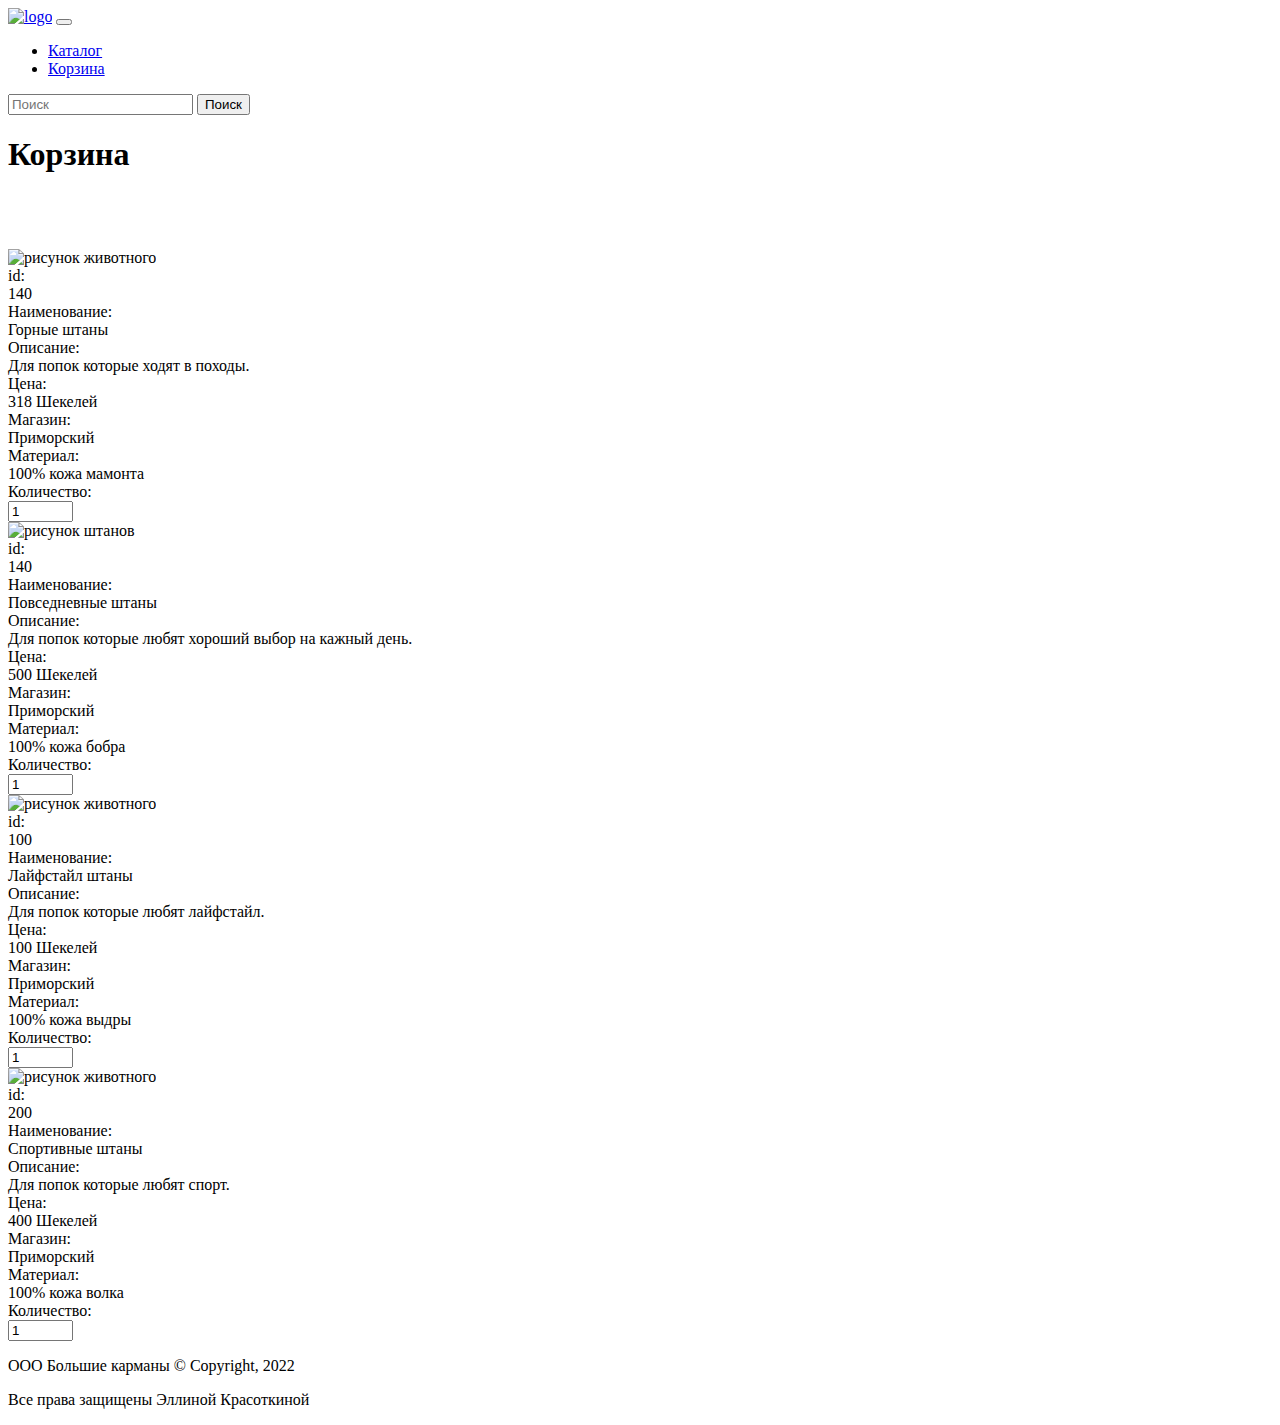
==== html/basket.html @ 7a2aaab0 "Add files via upload" ====
<!doctype html>
<html lang="ru">
<head>
  <!-- Обязательные метатеги -->
  <meta charset="utf-8">
  <meta name="viewport" content="width=device-width, initial-scale=1">

  <!-- Bootstrap CSS -->
  <!--<link href="https://cdn.jsdelivr.net/npm/bootstrap@5.1.3/dist/css/bootstrap.min.css" rel="stylesheet" integrity="sha384-1BmE4kWBq78iYhFldvKuhfTAU6auU8tT94WrHftjDbrCEXSU1oBoqyl2QvZ6jIW3" crossorigin="anonymous">-->
  <link href="C:\Users\Егор Королев\OneDrive\Рабочий стол\Учебная практика 3 курс\Sait_Upcretee-master\css/bootstrap.min.css" rel="stylesheet">
  <link href="C:\Users\Егор Королев\OneDrive\Рабочий стол\Учебная практика 3 курс\Sait_Upcretee-master\index.css" rel="stylesheet">
  


  <title>Большие карманы</title>
</head>
<body>
<header>
    <nav class="navbar navbar-expand-lg navbar-light bg-">
      <div class="container-fluid">
        <a class="navbar-brand" href="C:\Users\Егор Королев\OneDrive\Рабочий стол\Учебная практика 3 курс\Sait_Upcretee-master\index.html"><img src="C:\Users\Егор Королев\OneDrive\Рабочий стол\Учебная практика 3 курс\Sait_Upcretee-master\image\logo.png" class="w-25 rounded-3" alt="logo"></a>
        <button class="navbar-toggler" type="button" data-bs-toggle="collapse" data-bs-target="#navbarSupportedContent" aria-controls="navbarSupportedContent" aria-expanded="false" aria-label="Toggle navigation">
          <span class="navbar-toggler-icon"></span>
        </button>
        <div class="collapse navbar-collapse" id="navbarSupportedContent">
            <ul class="navbar-nav me-auto mb-2 mb-lg-0">
              <li class="nav-item">
                <a class="nav-link" aria-current="page" href="C:\Users\Егор Королев\OneDrive\Рабочий стол\Учебная практика 3 курс\Sait_Upcretee-master\index.html">Каталог</a>
            </li>
            <li class="nav-item">
                <a class="nav-link" href="C:\Users\Егор Королев\OneDrive\Рабочий стол\Учебная практика 3 курс\Sait_Upcretee-master\html/basket.html">Корзина</a>
            </li>
            </ul>
          <form class="d-flex">
            <input class="form-control me-2" type="search" placeholder="Поиск" aria-label="Search">
              <button class="btn btn-primary" onclick="">Поиск</button>

          </form>
        </div>
      </div>
    </nav>
</header>

<main style="min-height: 70vh;">

  <div  class = "chast_1">
    <div class="tablica1">
        <div class="Nazva_razdel text_color"><a><h1>Корзина</h1></a></div>
    </div>

</div>
</br>
</br>
</br>
  <form>
  
    <div class="tabb1_individ">  
    <div class="tabb22">
      <div class="tablica_individ_5 rodutel_dla_knopku">
      <div class="d-flex flex-row flex-wrap justify-content-around">
          <img src="C:\Users\Егор Королев\OneDrive\Рабочий стол\Учебная практика 3 курс\Sait_Upcretee-master\image/karman/карман_1.png" class="w-75 border" alt="рисунок животного">
      </div>
   
          <div class="Soderj_yheicu rodutel_dla_knopku">
        
          <div class="Stroka_s_razdel_50"><div class="gh11"> <a>id:</a> </div><div class="gh22"> <a>140</a> </div></div>
        
          <div class="Stroka_s_razdel_50"><div class="gh11"><a>Наименование:</a></div> <div class="gh22"><a > Горные штаны </a></div></div>
        
          <div class="Stroka_s_razdel_50"><div class="gh11"><a>Описание:</a></div>  <div class="gh22"><a >Для попок которые ходят в походы.</a></div></div>
         
          <div class="Stroka_s_razdel_50"><div class="gh11"><a>Цена:</a></div> <div class="gh22"><a >318 Шекелей</a></div></div>
        
          <div class="Stroka_s_razdel_50"><div class="gh11"><a>Магазин:</a></div> <div class="gh22"><a>Приморский</a></div></div>
        
          <div class="Stroka_s_razdel_50"><div class="gh11"><a>Материал:</a></div> <div class="gh22"><a>100% кожа мамонта</a></div></div>
          
          <div class="Stroka_s_razdel_50"><div class="gh11"><a>Количество:</a></div> <div class="gh22"><input type="text" value="1" size="5"/></div></div>
          
      </div>
  </div>
  </div>

  <div class="tabb22">
    <div class="tablica_individ_5 rodutel_dla_knopku">
    <div class="d-flex flex-row flex-wrap justify-content-around ">
        <img src="C:\Users\Егор Королев\OneDrive\Рабочий стол\Учебная практика 3 курс\Sait_Upcretee-master\image/karman/карман_2.png" class="w-75 border" alt="рисунок штанов">
    </div>
 
    <div class="Soderj_yheicu rodutel_dla_knopku">
      
      <div class="Stroka_s_razdel_50"><div class="gh11"> <a>id:</a> </div><div class="gh22"> <a>140</a> </div></div>
    
      <div class="Stroka_s_razdel_50"><div class="gh11"><a>Наименование:</a></div> <div class="gh22"><a > Повседневные штаны </a></div></div>
    
      <div class="Stroka_s_razdel_50"><div class="gh11"><a>Описание:</a></div>  <div class="gh22"><a >Для попок которые любят хороший выбор на кажный день.</a></div></div>
     
      <div class="Stroka_s_razdel_50"><div class="gh11"><a>Цена:</a></div> <div class="gh22"><a >500 Шекелей</a></div></div>
    
      <div class="Stroka_s_razdel_50"><div class="gh11"><a>Магазин:</a></div> <div class="gh22"><a>Приморский</a></div></div>
    
      <div class="Stroka_s_razdel_50"><div class="gh11"><a>Материал:</a></div> <div class="gh22"><a>100% кожа бобра</a></div></div>
            
      <div class="Stroka_s_razdel_50"><div class="gh11"><a>Количество:</a></div> <div class="gh22"><input type="text" value="1" size="5"/></div></div>

  </div>
</div>
</div>
      
          <div class="tabb22">
              <div class="tablica_individ_5 rodutel_dla_knopku">
              <div class="d-flex flex-row flex-wrap justify-content-around">
                  <img src="C:\Users\Егор Королев\OneDrive\Рабочий стол\Учебная практика 3 курс\Sait_Upcretee-master\image/karman/карман_3.png" class="w-75 border" alt="рисунок животного">
              </div>
           
              <div class="Soderj_yheicu rodutel_dla_knopku">
      
                <div class="Stroka_s_razdel_50"><div class="gh11"> <a>id:</a> </div><div class="gh22"> <a>100</a> </div></div>
              
                <div class="Stroka_s_razdel_50"><div class="gh11"><a>Наименование:</a></div> <div class="gh22"><a > Лайфстайл штаны </a></div></div>
              
                <div class="Stroka_s_razdel_50"><div class="gh11"><a>Описание:</a></div>  <div class="gh22"><a >Для попок которые любят лайфстайл.</a></div></div>
               
                <div class="Stroka_s_razdel_50"><div class="gh11"><a>Цена:</a></div> <div class="gh22"><a >100 Шекелей</a></div></div>
              
                <div class="Stroka_s_razdel_50"><div class="gh11"><a>Магазин:</a></div> <div class="gh22"><a>Приморский</a></div></div>
              
                <div class="Stroka_s_razdel_50"><div class="gh11"><a>Материал:</a></div> <div class="gh22"><a>100% кожа выдры</a></div></div>
                      
                <div class="Stroka_s_razdel_50"><div class="gh11"><a>Количество:</a></div> <div class="gh22"><input type="text" value="1" size="5"/></div></div>

            </div>
          </div>
          </div>
        
          <div class="tabb22">
              <div class="tablica_individ_5 rodutel_dla_knopku">
              <div class="d-flex flex-row flex-wrap justify-content-around ">
                  <img src="C:\Users\Егор Королев\OneDrive\Рабочий стол\Учебная практика 3 курс\Sait_Upcretee-master\image/karman/карман_4.png" class="w-75 border" alt="рисунок животного">
              </div>
           
              <div class="Soderj_yheicu rodutel_dla_knopku">
      
                <div class="Stroka_s_razdel_50"><div class="gh11"> <a>id:</a> </div><div class="gh22"> <a>200</a> </div></div>
              
                <div class="Stroka_s_razdel_50"><div class="gh11"><a>Наименование:</a></div> <div class="gh22"><a > Спортивные штаны </a></div></div>
              
                <div class="Stroka_s_razdel_50"><div class="gh11"><a>Описание:</a></div>  <div class="gh22"><a >Для попок которые любят спорт.</a></div></div>
               
                <div class="Stroka_s_razdel_50"><div class="gh11"><a>Цена:</a></div> <div class="gh22"><a >400 Шекелей</a></div></div>
              
                <div class="Stroka_s_razdel_50"><div class="gh11"><a>Магазин:</a></div> <div class="gh22"><a>Приморский</a></div></div>
              
                <div class="Stroka_s_razdel_50"><div class="gh11"><a>Материал:</a></div> <div class="gh22"><a>100% кожа волка</a></div></div>

                <div class="Stroka_s_razdel_50"><div class="gh11"><a>Количество:</a></div> <div class="gh22"><input type="text" value="1" size="5"/></div></div>
                      
            </div>
          </div>
          </div>

          </div>
          </div>
      </form>

</main>

<footer>
<div class = "futer_polojen">
  <div class = "footer">
    <div class="futer_section">
      <p class="text-white p-3">ООО Большие карманы © Copyright, 2022</p>
    </div>  
      <div class="futer_section">
      <p class="text-white p-3">Все права защищены Эллиной Красоткиной</p>
      </div>  
     </div>
     </div>
</footer>

<script src="../js/bootstrap.bundle.min.js"></script>
</body>
</html>
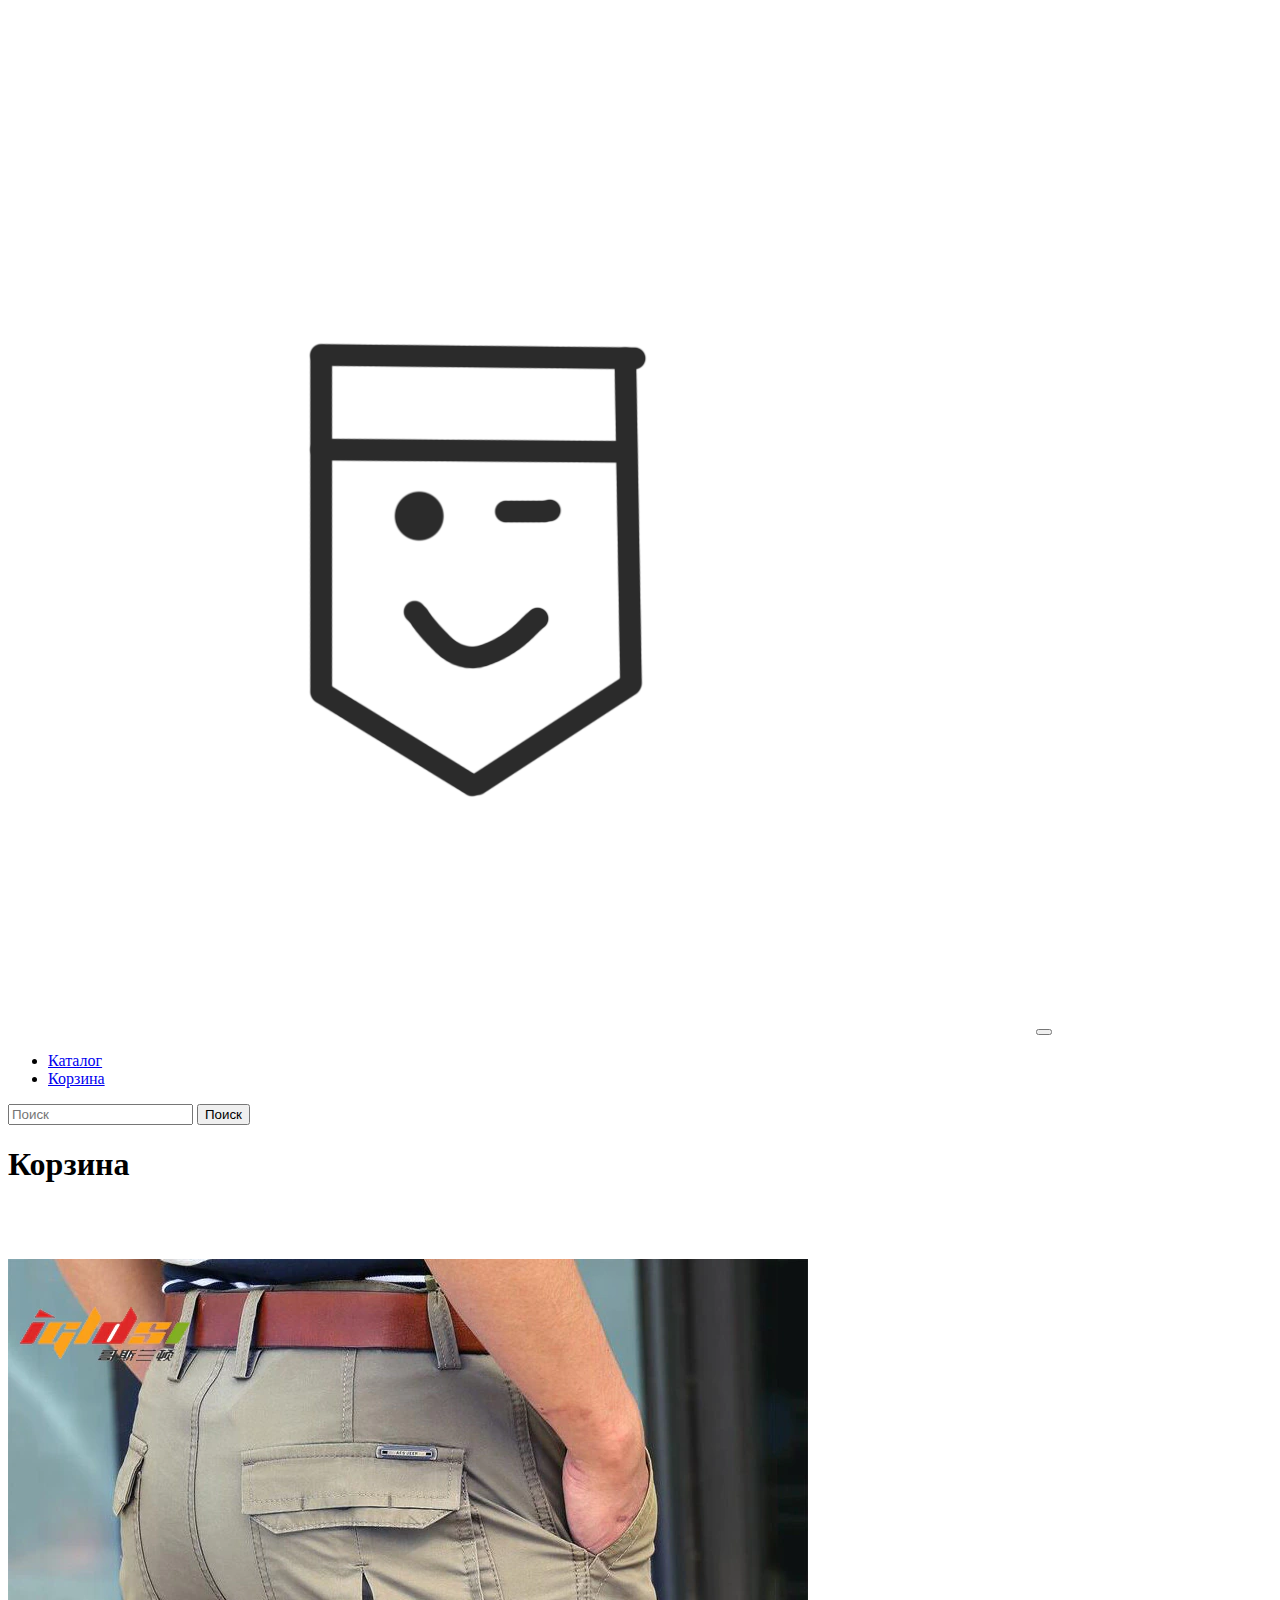
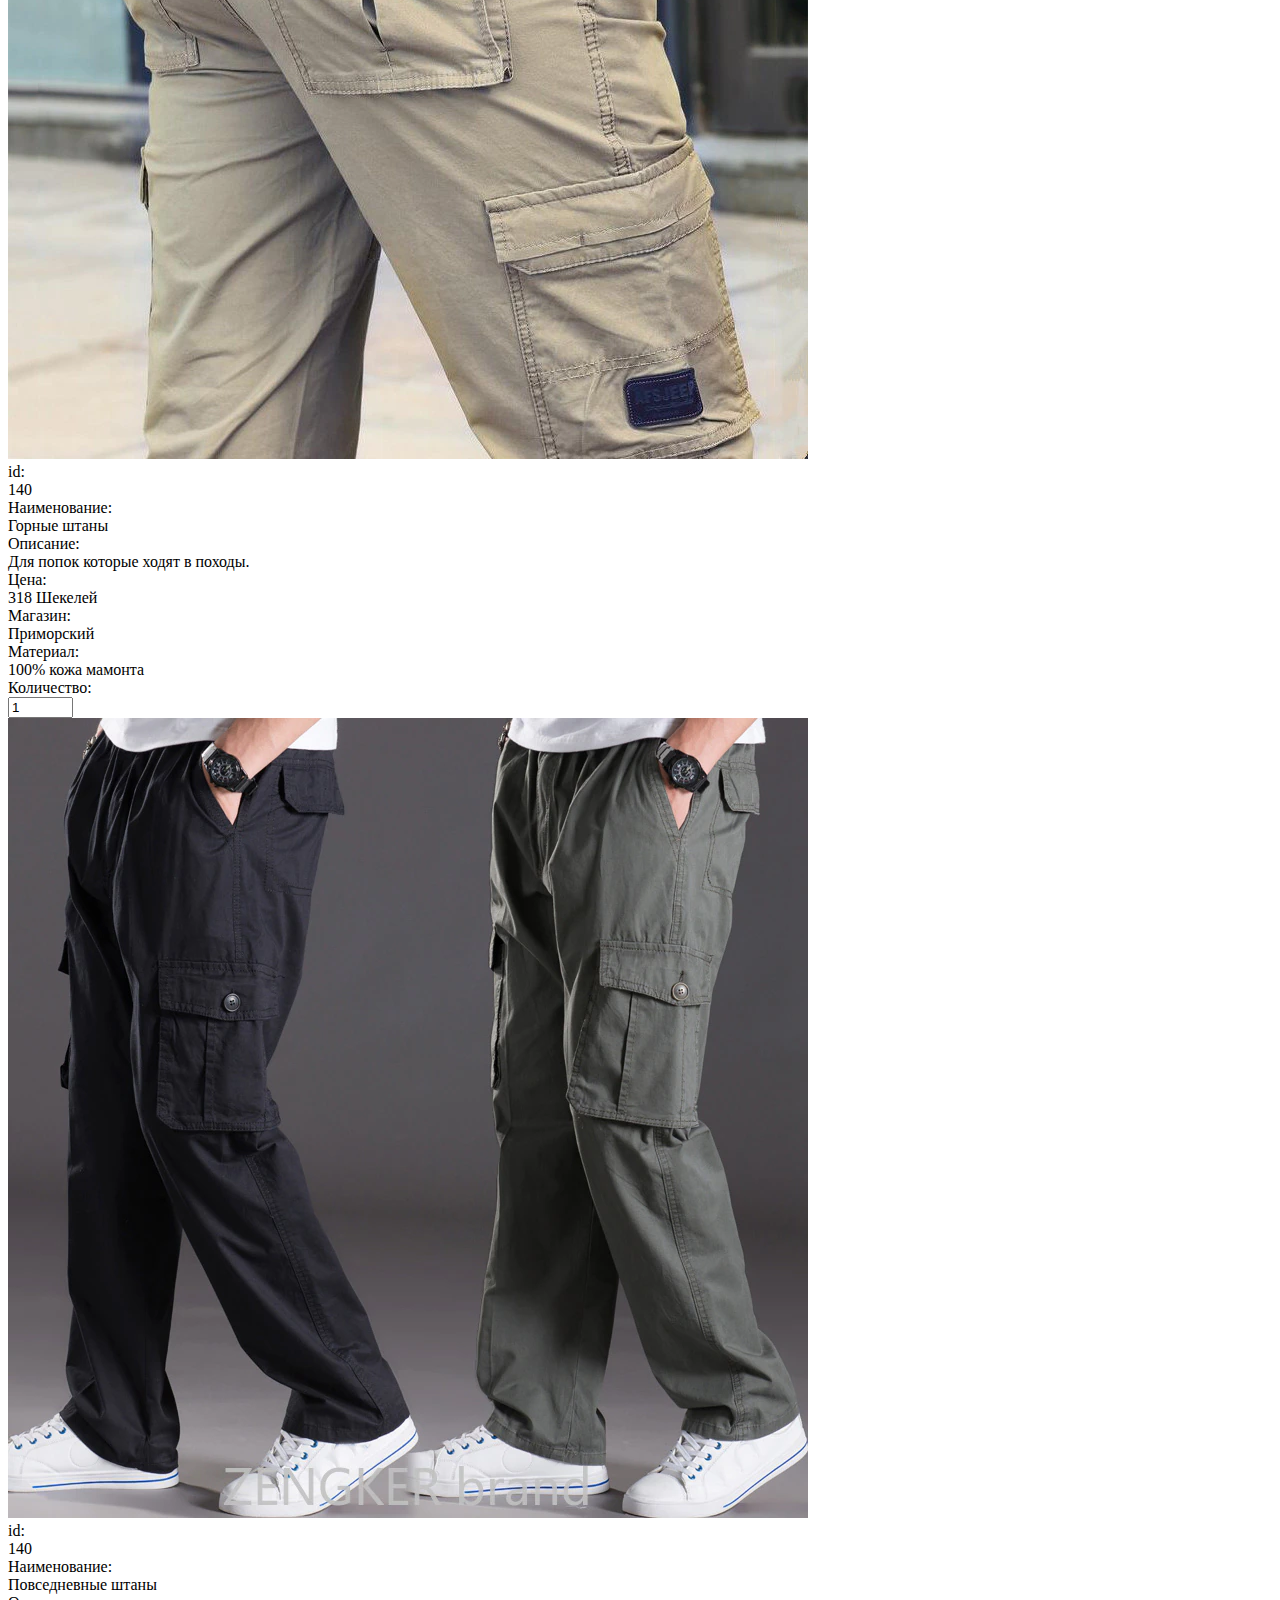
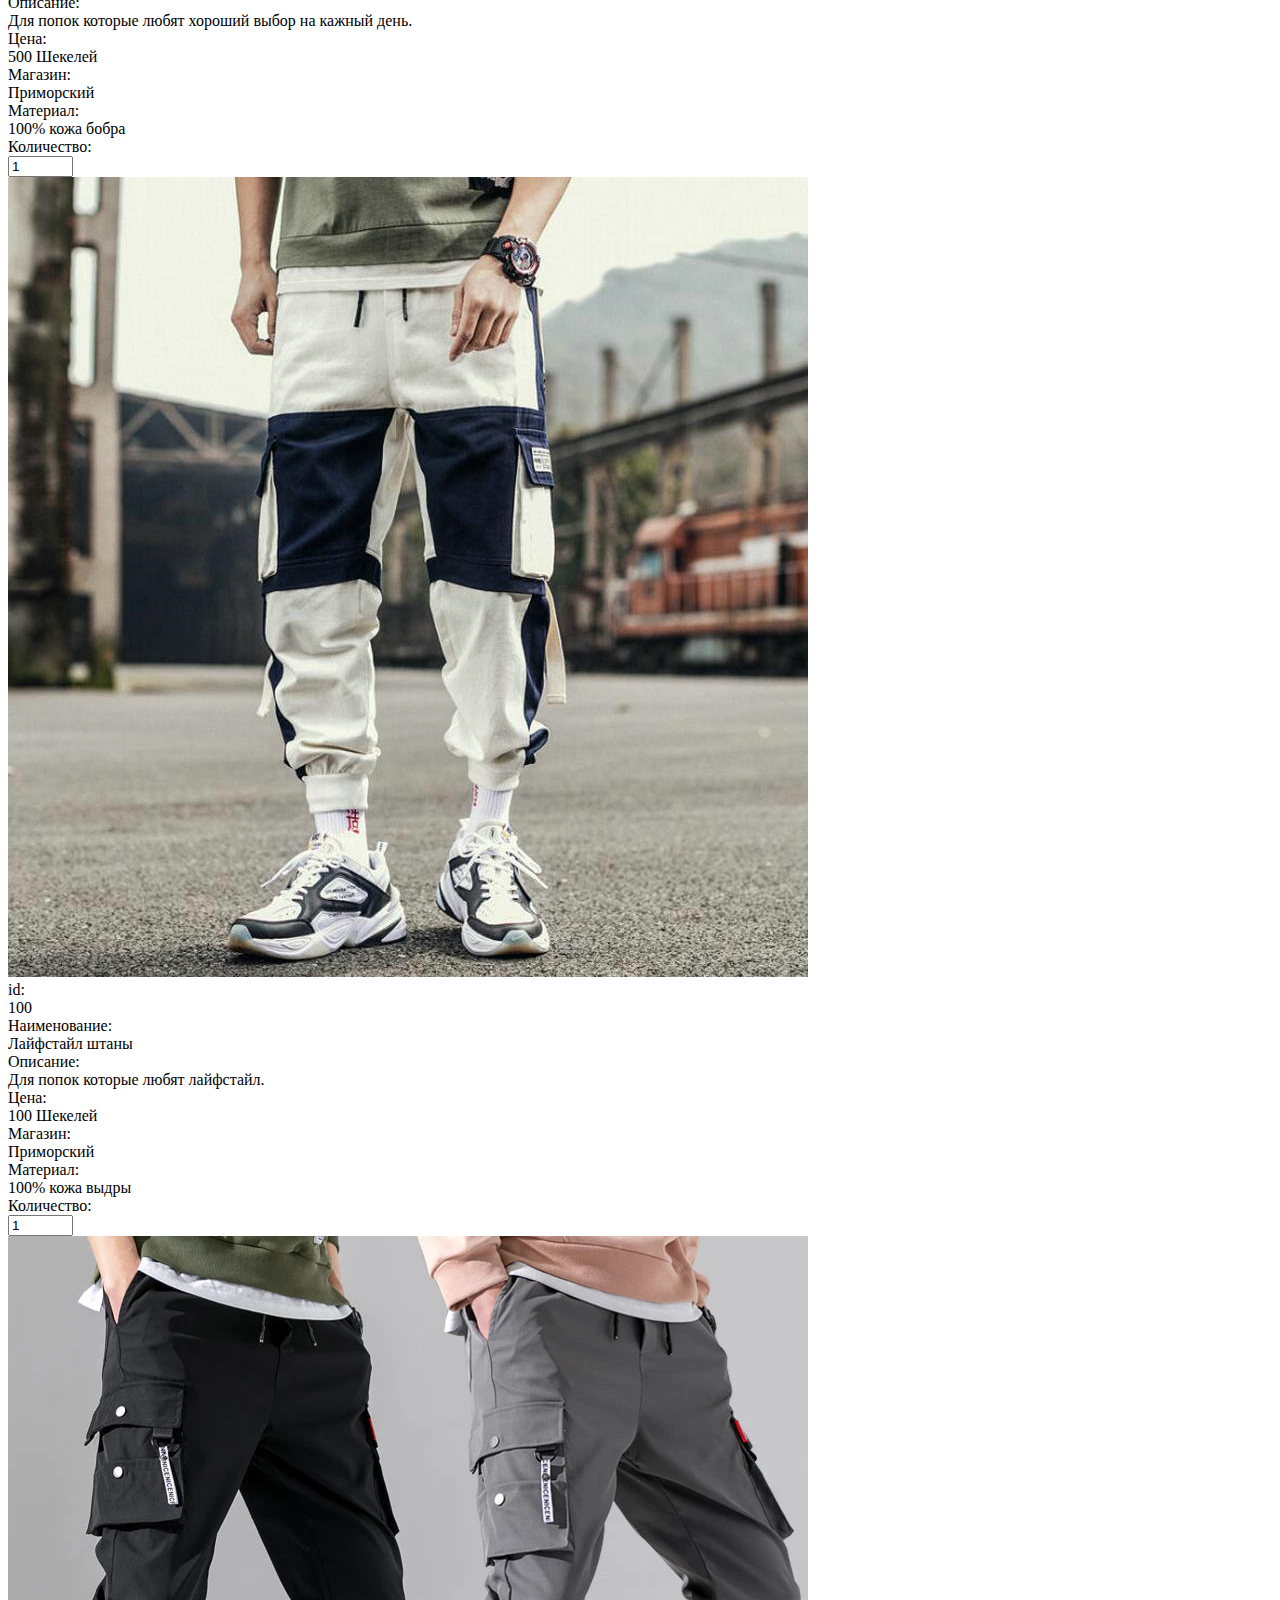
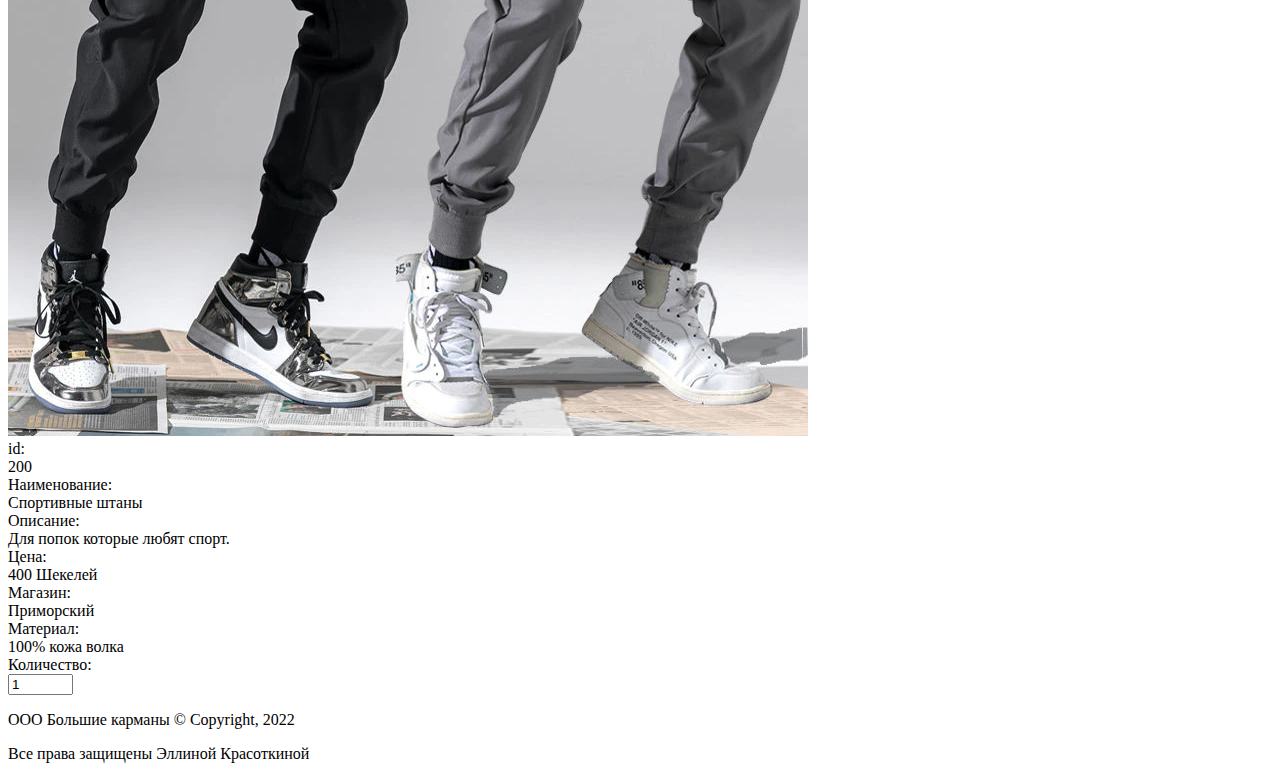
==== commit a5f17b41: "Update basket.html" ====
--- a/html/basket.html
+++ b/html/basket.html
@@ -18,17 +18,17 @@
 <header>
     <nav class="navbar navbar-expand-lg navbar-light bg-">
       <div class="container-fluid">
-        <a class="navbar-brand" href="C:\Users\Егор Королев\OneDrive\Рабочий стол\Учебная практика 3 курс\Sait_Upcretee-master\index.html"><img src="C:\Users\Егор Королев\OneDrive\Рабочий стол\Учебная практика 3 курс\Sait_Upcretee-master\image\logo.png" class="w-25 rounded-3" alt="logo"></a>
+        <a class="navbar-brand" href="../index.html"><img src="../image/logo.png" class="w-25 rounded-3" alt="logo"></a>
         <button class="navbar-toggler" type="button" data-bs-toggle="collapse" data-bs-target="#navbarSupportedContent" aria-controls="navbarSupportedContent" aria-expanded="false" aria-label="Toggle navigation">
           <span class="navbar-toggler-icon"></span>
         </button>
         <div class="collapse navbar-collapse" id="navbarSupportedContent">
             <ul class="navbar-nav me-auto mb-2 mb-lg-0">
               <li class="nav-item">
-                <a class="nav-link" aria-current="page" href="C:\Users\Егор Королев\OneDrive\Рабочий стол\Учебная практика 3 курс\Sait_Upcretee-master\index.html">Каталог</a>
+                <a class="nav-link" aria-current="page" href="../index.html">Каталог</a>
             </li>
             <li class="nav-item">
-                <a class="nav-link" href="C:\Users\Егор Королев\OneDrive\Рабочий стол\Учебная практика 3 курс\Sait_Upcretee-master\html/basket.html">Корзина</a>
+                <a class="nav-link" href="../html/basket.html">Корзина</a>
             </li>
             </ul>
           <form class="d-flex">
@@ -58,7 +58,7 @@
     <div class="tabb22">
       <div class="tablica_individ_5 rodutel_dla_knopku">
       <div class="d-flex flex-row flex-wrap justify-content-around">
-          <img src="C:\Users\Егор Королев\OneDrive\Рабочий стол\Учебная практика 3 курс\Sait_Upcretee-master\image/karman/карман_1.png" class="w-75 border" alt="рисунок животного">
+          <img src="../image/karman/карман_1.png" class="w-75 border" alt="рисунок животного">
       </div>
    
           <div class="Soderj_yheicu rodutel_dla_knopku">
@@ -84,7 +84,7 @@
   <div class="tabb22">
     <div class="tablica_individ_5 rodutel_dla_knopku">
     <div class="d-flex flex-row flex-wrap justify-content-around ">
-        <img src="C:\Users\Егор Королев\OneDrive\Рабочий стол\Учебная практика 3 курс\Sait_Upcretee-master\image/karman/карман_2.png" class="w-75 border" alt="рисунок штанов">
+        <img src="../image/karman/карман_2.png" class="w-75 border" alt="рисунок штанов">
     </div>
  
     <div class="Soderj_yheicu rodutel_dla_knopku">
@@ -110,7 +110,7 @@
           <div class="tabb22">
               <div class="tablica_individ_5 rodutel_dla_knopku">
               <div class="d-flex flex-row flex-wrap justify-content-around">
-                  <img src="C:\Users\Егор Королев\OneDrive\Рабочий стол\Учебная практика 3 курс\Sait_Upcretee-master\image/karman/карман_3.png" class="w-75 border" alt="рисунок животного">
+                  <img src="../image/karman/карман_3.png" class="w-75 border" alt="рисунок животного">
               </div>
            
               <div class="Soderj_yheicu rodutel_dla_knopku">
@@ -136,7 +136,7 @@
           <div class="tabb22">
               <div class="tablica_individ_5 rodutel_dla_knopku">
               <div class="d-flex flex-row flex-wrap justify-content-around ">
-                  <img src="C:\Users\Егор Королев\OneDrive\Рабочий стол\Учебная практика 3 курс\Sait_Upcretee-master\image/karman/карман_4.png" class="w-75 border" alt="рисунок животного">
+                  <img src="../image/karman/карман_4.png" class="w-75 border" alt="рисунок животного">
               </div>
            
               <div class="Soderj_yheicu rodutel_dla_knopku">
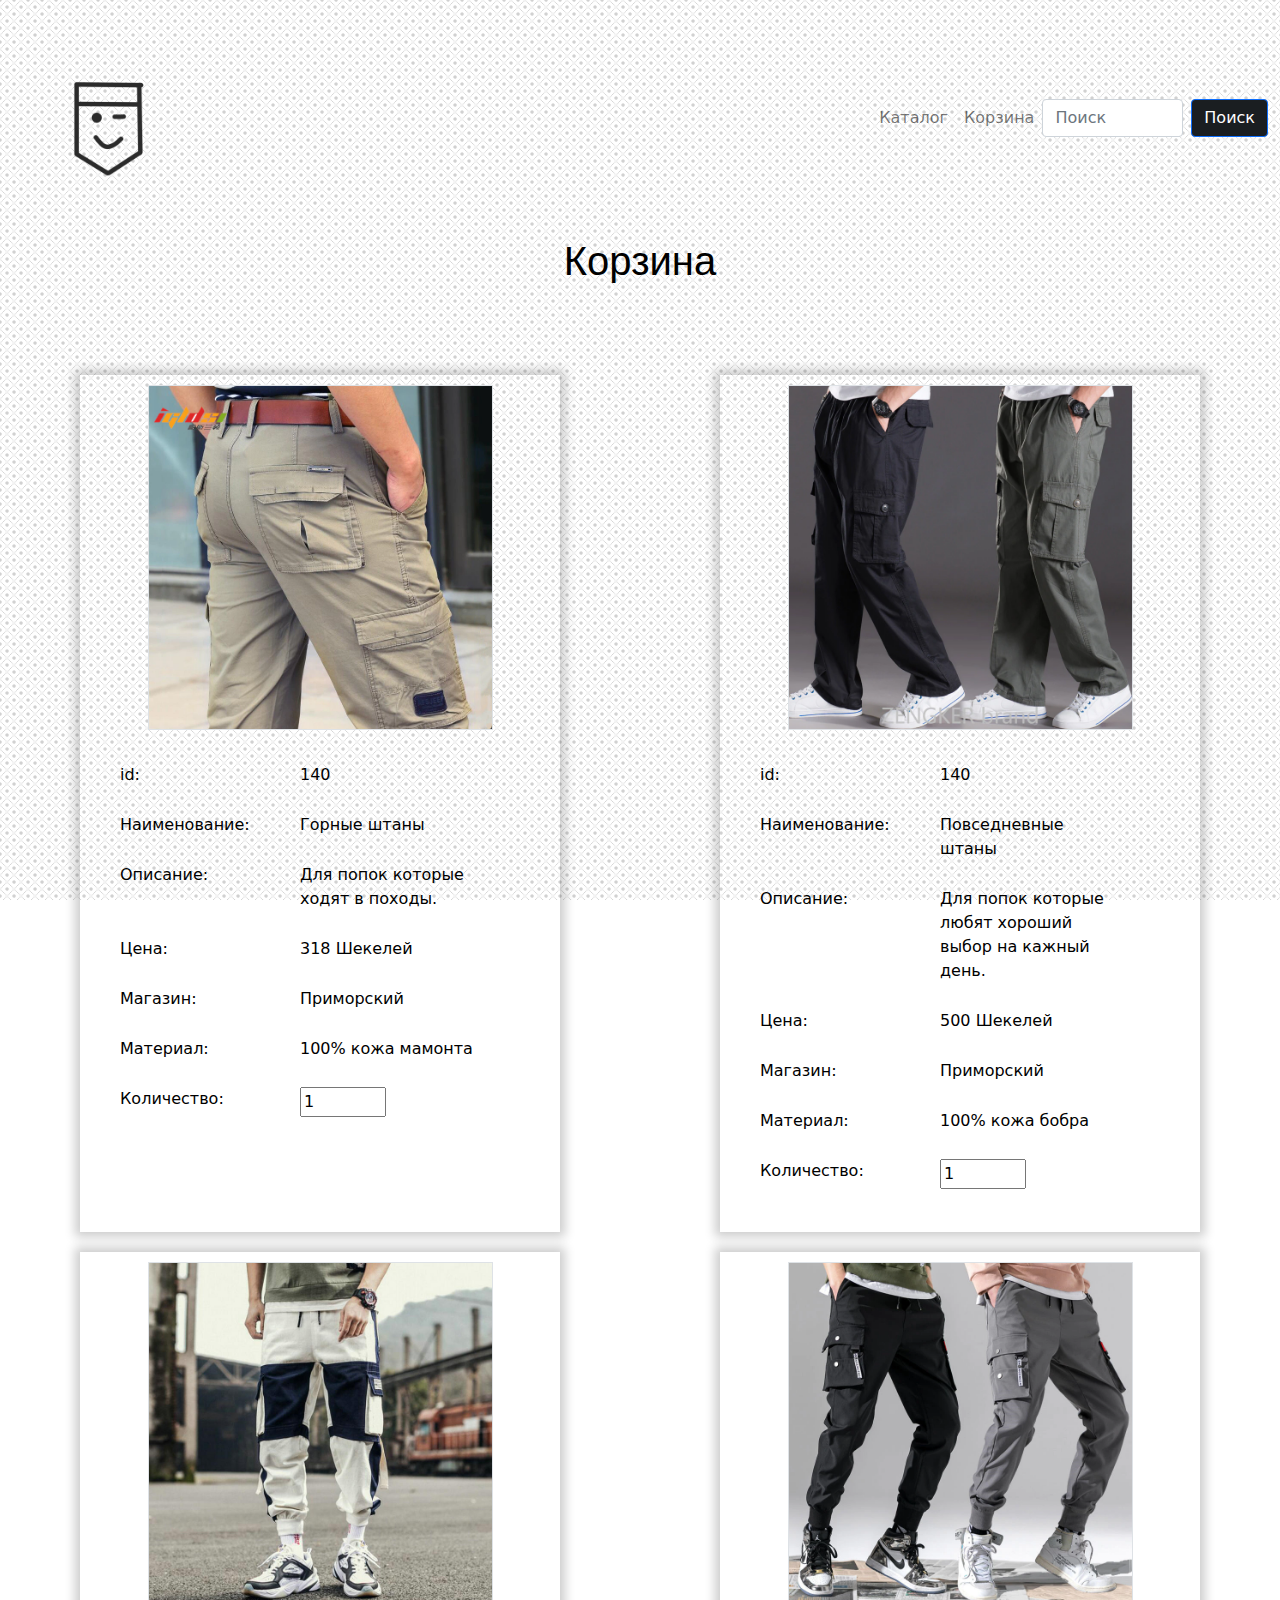
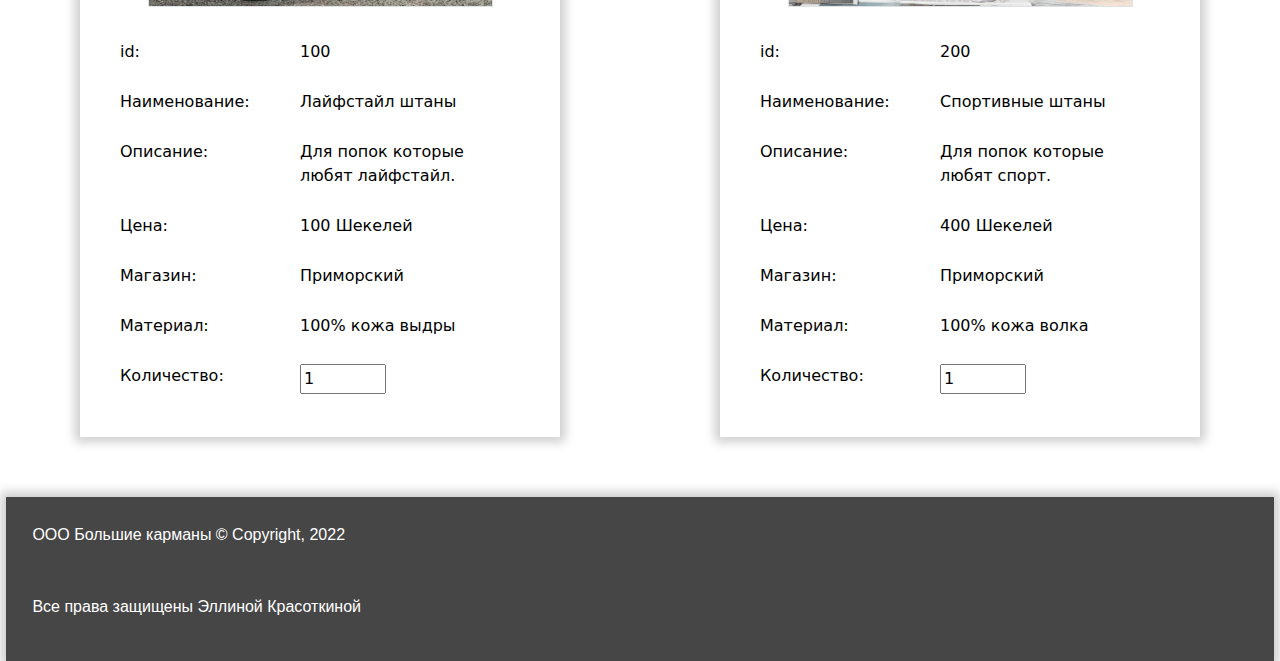
==== commit 5fc6f234: "Update basket.html" ====
--- a/html/basket.html
+++ b/html/basket.html
@@ -7,8 +7,8 @@
 
   <!-- Bootstrap CSS -->
   <!--<link href="https://cdn.jsdelivr.net/npm/bootstrap@5.1.3/dist/css/bootstrap.min.css" rel="stylesheet" integrity="sha384-1BmE4kWBq78iYhFldvKuhfTAU6auU8tT94WrHftjDbrCEXSU1oBoqyl2QvZ6jIW3" crossorigin="anonymous">-->
-  <link href="C:\Users\Егор Королев\OneDrive\Рабочий стол\Учебная практика 3 курс\Sait_Upcretee-master\css/bootstrap.min.css" rel="stylesheet">
-  <link href="C:\Users\Егор Королев\OneDrive\Рабочий стол\Учебная практика 3 курс\Sait_Upcretee-master\index.css" rel="stylesheet">
+  <link href="../css/bootstrap.min.css" rel="stylesheet">
+  <link href="../index.css" rel="stylesheet">
   
 
 
--- a/index.css
+++ b/index.css
@@ -0,0 +1,378 @@
+/*Телефон*/
+@media screen and (max-width: 650px) {
+    /*Эластичные изображения*/
+    img {
+        max-width: 100%;
+        height: auto;
+        width: auto; /* ie8 */
+    }
+}
+
+/*Переделки*/
+.Nazva_razdel
+{
+    display: flex;
+    flex-wrap: wrap;
+    color: #fff;
+    font-family: Helvetica;
+    justify-content: center;
+}
+
+.btn-primary, btn
+{
+    background: #1a1e21;
+}
+
+.button7 {
+    font-weight: 700;
+    color: white;
+    text-decoration: none;
+    padding: .8em 1em calc(.8em + 3px);
+
+    background: rgba(149, 150, 193, 0);
+    box-shadow: 0 -3px rgb(35, 34, 34) inset;
+    transition: 0.2s;
+}
+.button7:hover { background: rgba(149, 150, 193, 0); }
+.button7:active {
+    background: rgba(149, 150, 193, 0);
+    box-shadow: 0 0 10px 5px rgba(0, 0, 0, 0.2);
+}
+
+.mb-3, .form-check
+{
+    margin: 10px;
+}
+
+.tablica_individ
+{
+    padding: 10px;
+    color: #fff;
+    backGround: rgba(149, 150, 193, 0);
+
+    /*opacity: 0.6;*/
+    width: 50em;
+    box-shadow: 0 0 10px 5px rgba(0, 0, 0, 0.2);
+
+}
+.tablica_individ_2
+{
+    padding: 10px;
+    color: #fff;
+    backGround: rgba(149, 150, 193, 0);
+
+    /*opacity: 0.6;*/
+    width: 60em;
+    box-shadow: 0 0 10px 5px rgba(0, 0, 0, 0.2);
+    padding-left: 10px;
+    padding-right: 10px;
+}
+.tablica_individ_3
+{
+    padding: 10px;
+    color: #fff;
+    backGround: rgba(149, 150, 193, 0);
+
+    /*opacity: 0.6;*/
+    width: 80em;
+    box-shadow: 0 0 10px 5px rgba(0, 0, 0, 0.2);
+}
+.tablica_individ_4
+{
+    padding: 10px;
+    color: #fff;
+    backGround: rgba(149, 150, 193, 0);
+
+    /*opacity: 0.6;*/
+    max-width: 30em;
+    box-shadow: 0 0 10px 5px rgba(0, 0, 0, 0.2);
+}
+.tablica_individ_5
+{
+    padding: 10px;
+    color: #fff;
+    backGround: rgba(149, 150, 193, 0);
+
+    /*opacity: 0.6;*/
+    max-width: 30em;
+    box-shadow: 0 0 10px 5px rgba(0, 0, 0, 0.2);
+    height: 100%;
+}
+
+.polojen_knop
+{
+    display: flex;
+    flex-wrap: wrap;
+    color: #fff;
+    font-family: Helvetica;
+    justify-content: end;
+}
+.polojen_knop_2
+{
+    display: flex;
+    flex-wrap: wrap;
+    color: #fff;
+    font-family: Helvetica;
+    justify-content: center;
+}
+
+.button7_individ
+{
+    display: flex;
+    flex-wrap: wrap;
+    color: #fff;
+    font-family: Helvetica;
+    justify-content: center;
+    width: 200px;
+}
+
+.button7_individ_2
+{
+    display: flex;
+    flex-wrap: wrap;
+    color: #fff;
+    font-family: Helvetica;
+    justify-content: center;
+    width: 160px;
+}
+
+.button7_individ_3
+{
+
+    display: flex;
+    flex-wrap: wrap;
+    color: #fff;
+    font-family: Helvetica;
+    justify-content: center;
+    width: 100%;
+}
+.button7_individ_4
+{
+    display: flex;
+    flex-wrap: wrap;
+    color: #fff;
+    font-family: Helvetica;
+    justify-content: center;
+}
+
+.form-text
+{
+    color: black;
+}
+
+
+.Dla_Razdel_V_Opusan
+{
+    width: 50%;
+}
+
+.Obh_yheica
+{
+  display: flex;/*Что бы использовать flex box (распределяет две секции кнопок на две части)*/
+flex-wrap: wrap;
+  color: #fff;/*Цвет текста*/
+  font-family: Helvetica;/*Шрифт*/
+  justify-content: center;
+  /*opacity: 0.6;*/
+  padding-top: 50px;
+  padding-bottom: 50px;
+}
+
+.Soderj_yheicu
+{
+  padding: 20px;
+
+      text-align: start 
+}
+
+.Stroka_s_razdel_50
+{
+  padding: 10px ;
+  display: flex;
+  flex-direction: row;
+  flex-wrap:wrap;
+  justify-content: start;
+}
+
+.gh1
+{
+    color: black;
+ min-width: 250px;
+width: 45%;
+padding-top: 3px;
+padding-bottom: 3px;
+
+}
+
+.gh2
+{
+ min-width: 250px;
+width: 45%;
+padding-top: 3px;
+padding-bottom: 3px;
+    color: black;
+}
+
+
+.gh11
+{
+    color: black;
+ min-width: 100px;
+width: 45%;
+padding-top: 3px;
+padding-bottom: 3px;
+}
+
+.gh22
+{
+ min-width: 100px;
+width: 45%;
+padding-top: 3px;
+padding-bottom: 3px;
+    color: black;
+}
+
+.ocryglen_ramcu
+{
+
+}
+body {
+    background-image: url(./image/ppr.png);
+    background-attachment: fixed;
+}
+
+.tablica_cot
+{
+color: rgb(0, 0, 0);/*Цвет текста*/
+backGround: rgb(135, 149, 187);
+
+box-shadow: inset 0 0 30px rgba(0, 0, 0, 0.5);
+width: 70em;
+display: flex;
+flex-wrap: wrap;
+flex-direction: column;
+}
+
+
+
+
+.Osnov_cv_tx{
+    padding-top: 50px;
+    padding-bottom: 50px;
+    display: flex;
+    justify-content: center;
+    left: 0px;
+    top: 0px;
+    right: 0px;
+    bottom: 0px;
+    color: rgb(0, 0, 0);/*Цвет текста*/
+    font-family: Helvetica;/*Шрифт*/
+    /*opacity: 0.6;*/
+    }
+
+
+    .tabb1
+    {
+      display: flex;
+      flex-wrap: wrap;
+      justify-content: space-around;
+     
+    }
+
+    .tabb1_individ
+    {
+        display: flex;
+        flex-wrap: wrap;
+        justify-content: space-around;
+        height: 100%;
+        padding-bottom: 50px;
+      }
+
+
+    .tabb2
+    {
+      padding: 10px;
+      text-align: center 
+    }
+    .tabb22
+    {
+      padding: 10px;
+     
+    }
+    .tabb3
+    {
+      display: flex;
+      flex-wrap: wrap;
+      justify-content: center;
+      
+    }
+
+
+.Mesto_dla_raspol_obektov_po_hurune
+{
+    padding: 10px;
+    color: #fff;
+    backGround: rgba(149, 150, 193, 0);
+
+    width: 100%;
+    box-shadow: 0 0 10px 5px rgba(0, 0, 0, 0.2);
+}
+
+.rodutel_dla_knopku
+{
+    position:relative;
+}
+.button_prujat_vnuz
+{
+    position:absolute; /* добавили */
+	bottom:1px;
+}
+
+.polojen_pagunatora
+{
+    display: flex;
+    flex-wrap: wrap;
+    justify-content: center;
+}
+.text_color
+{
+    color: black;
+}
+
+.bacgraun_color
+{
+    backGround: rgba(149, 150, 193, 0);
+}
+
+.border1
+{
+    border: 0px;
+}
+
+.footer
+{
+    display: flex;
+    flex-wrap: wrap;
+    padding: 10px;
+    backGround: rgba(0, 0, 0, 0.726);
+    box-shadow: 0 0 10px 5px rgba(0, 0, 0, 0.2);
+    color: #fff;
+    font-family: Helvetica;
+    align-items: center;
+    z-index: 1000; 
+    width: 99%;
+
+}
+
+.futer_section
+{
+    display: flex;
+    flex-wrap: wrap;
+    width: 100%;
+}
+
+.futer_polojen
+{
+    display: flex;
+    justify-content: space-around;
+}